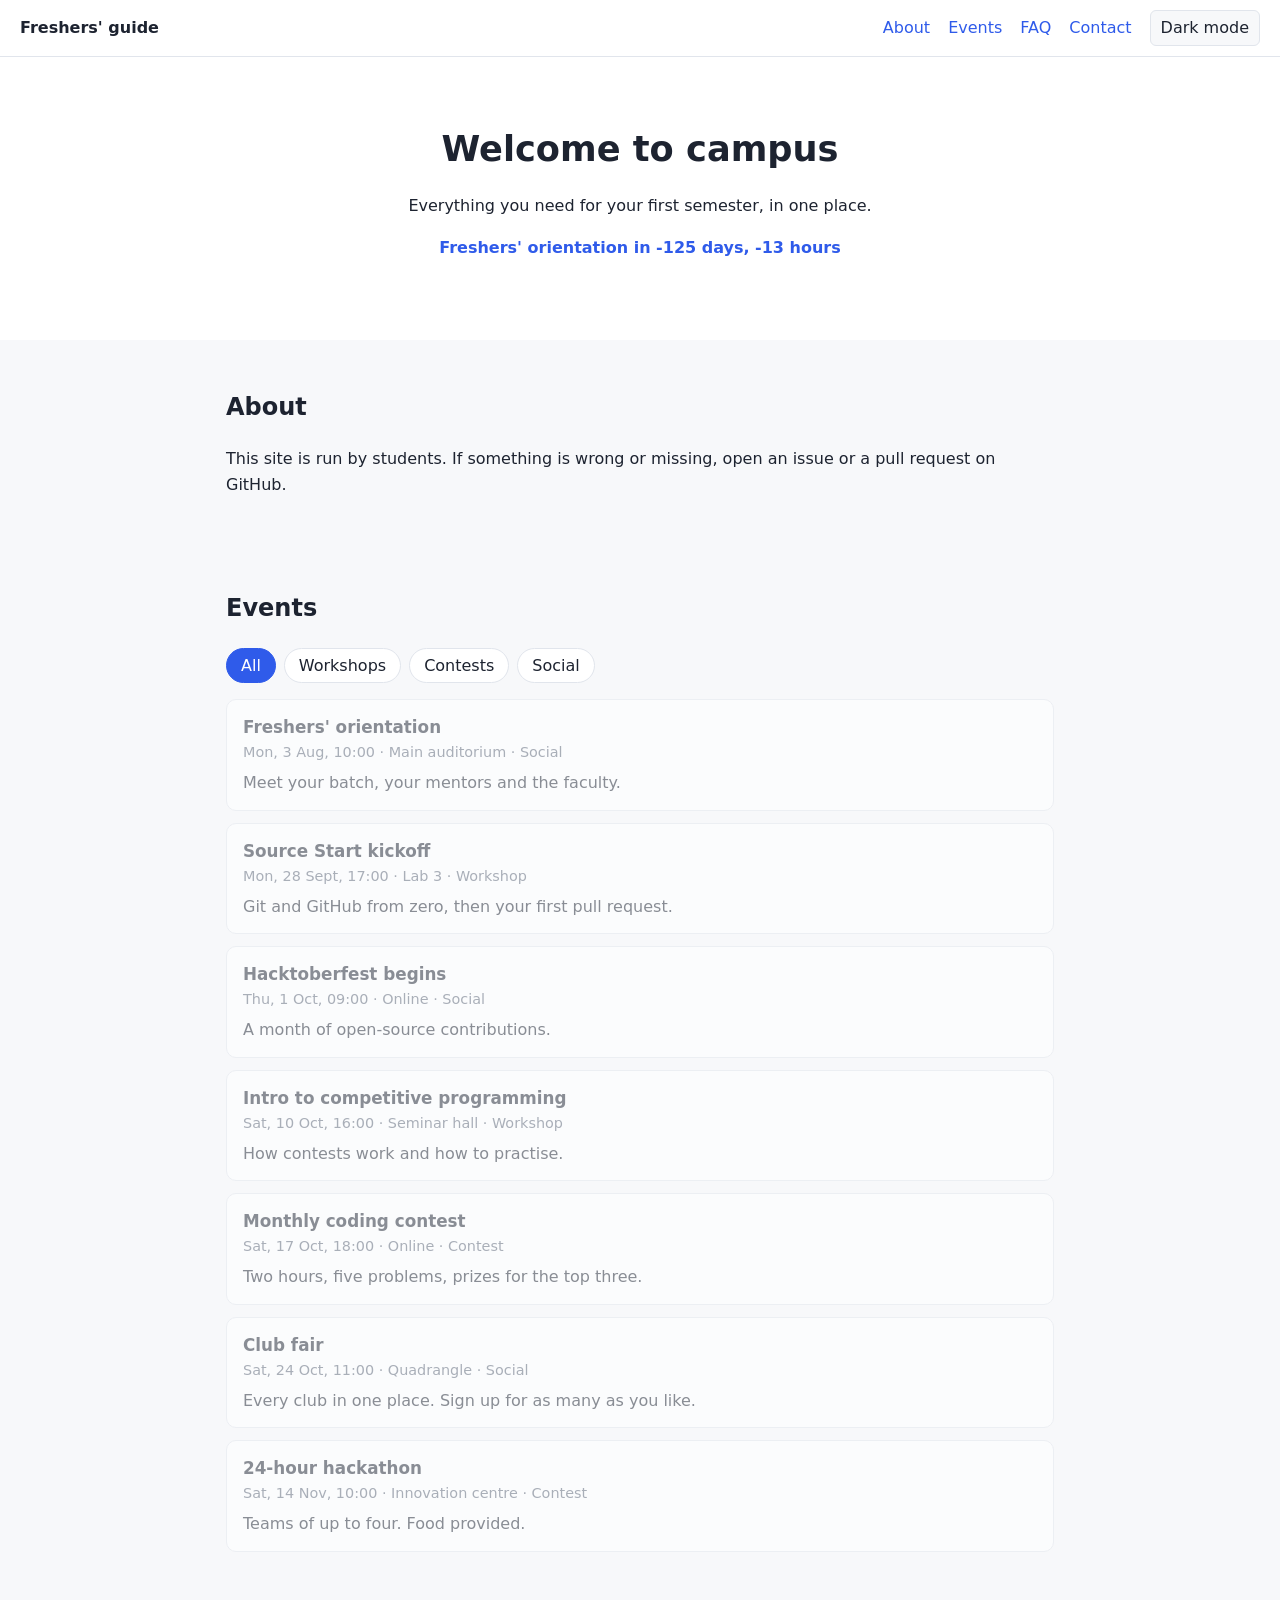
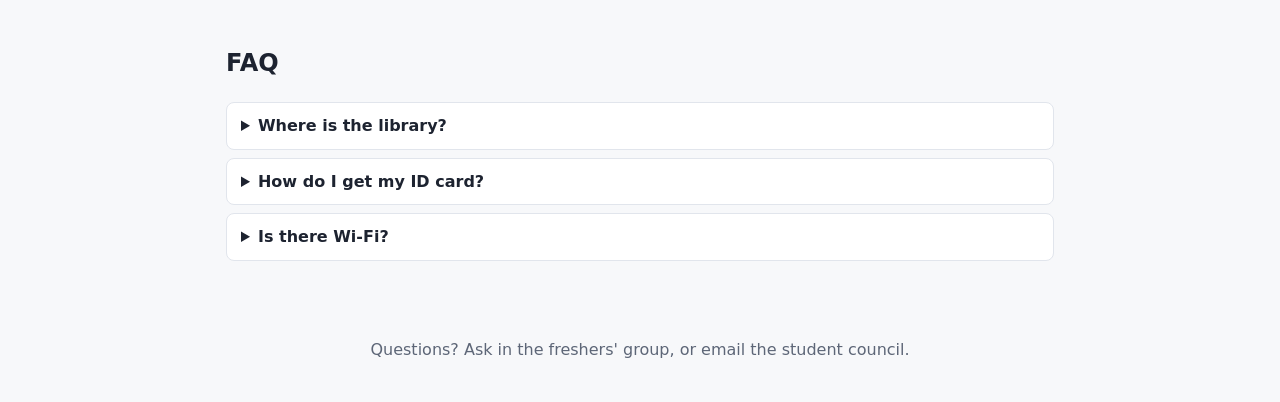
==== index.html @ 23083f34 "init (sourcestart)" ====
<!DOCTYPE html>
<html lang="en">
<head>
  <meta charset="utf-8">
  <meta name="viewport" content="width=device-width, initial-scale=1">
  <title>Freshers' guide</title>
  <link rel="stylesheet" href="style.css">
</head>
<body>
  <header class="topbar">
    <a class="logo" href="#home">Freshers' guide</a>
    <button class="menu-button" aria-label="Menu" aria-expanded="false">☰</button>
    <nav class="nav">
      <a href="#abuot">About</a>
      <a href="#events">Events</a>
      <a href="#faq">FAQ</a>
      <a href="#contact">Contact</a>
      <button class="theme-toggle" aria-label="Toggle dark mode">Dark mode</button>
    </nav>
  </header>

  <section id="home" class="hero">
    <h1>Welcome to campus</h1>
    <p>Everything you need for your first semester, in one place.</p>
    <p class="countdown" id="countdown"></p>
  </section>

  <main>
    <section id="about">
      <h2>About</h2>
      <p>This site is run by students. If something is wrong or missing, open an issue or a pull request on GitHub.</p>
    </section>

    <section id="events">
      <h2>Events</h2>
      <div class="filters" role="group" aria-label="Filter events">
        <button class="filter active" data-type="All">All</button>
        <button class="filter" data-type="Workshop">Workshops</button>
        <button class="filter" data-type="Contest">Contests</button>
        <button class="filter" data-type="Social">Social</button>
      </div>
      <ul class="events" id="event-list"></ul>
    </section>

    <section id="faq">
      <h2>FAQ</h2>
      <details>
        <summary>Where is the library?</summary>
        <p>Ground floor of the main building, open 8 am to 8 pm on weekdays.</p>
      </details>
      <details>
        <summary>How do I get my ID card?</summary>
        <p>The admin office hands them out in the first week. Bring your admission letter.</p>
      </details>
      <details>
        <summary>Is there Wi-Fi?</summary>
        <p>Yes. Log in with your college email. Ask the IT desk if it doesn't work.</p>
      </details>
    </section>
  </main>

  <footer id="contact">
    <p>Questions? Ask in the freshers' group, or email the student council.</p>
  </footer>

  <script src="events.js"></script>
  <script src="script.js"></script>
</body>
</html>
---- style.css ----
:root {
  --bg: #f7f8fa;
  --surface: #ffffff;
  --text: #1d2330;
  --muted: #5d6677;
  --accent: #2f5bea;
  --border: #e1e5ec;
}

.dark {
  --bg: #12151c;
  --surface: #1b2029;
  --text: #e8ebf1;
  --muted: #9aa3b5;
  --accent: #7c9bff;
  --border: #2b3240;
}

* { box-sizing: border-box; }

body {
  margin: 0;
  font-family: system-ui, sans-serif;
  line-height: 1.6;
  background: var(--bg);
  color: var(--text);
}

a { color: var(--accent); }
button { font: inherit; cursor: pointer; }

.topbar {
  position: sticky;
  top: 0;
  display: flex;
  justify-content: space-between;
  align-items: center;
  padding: 10px 20px;
  background: var(--surface);
  border-bottom: 1px solid var(--border);
}

.logo { font-weight: 700; text-decoration: none; color: var(--text); }
.nav { display: flex; align-items: center; gap: 18px; }
.nav a { text-decoration: none; }
.menu-button { display: none; background: none; border: none; font-size: 1.4rem; color: var(--text); }
.theme-toggle { background: var(--bg); color: var(--text); border: 1px solid var(--border); border-radius: 6px; padding: 4px 10px; }

.hero { text-align: center; padding: 64px 16px; background: var(--surface); }
.hero h1 { margin: 0; font-size: 2.2rem; }
.countdown { font-weight: 600; color: var(--accent); }

main { max-width: 860px; margin: 0 auto; padding: 0 16px; }
section { padding: 28px 0; }

.filters { display: flex; flex-wrap: wrap; gap: 8px; margin-bottom: 14px; }
.filter { border: 1px solid var(--border); background: var(--surface); color: var(--text); border-radius: 99px; padding: 4px 14px; }
.filter.active { background: var(--accent); border-color: var(--accent); color: #fff; }

.events { list-style: none; padding: 0; display: grid; gap: 12px; }
.events li { background: var(--surface); border: 1px solid var(--border); border-radius: 10px; padding: 14px 16px; }
.events h3 { margin: 0; font-size: 1.05rem; }
.events .meta { color: var(--muted); font-size: .9rem; }
.events p { margin: 6px 0 0; }
.events .past { opacity: .5; }

details { background: var(--surface); border: 1px solid var(--border); border-radius: 8px; padding: 10px 14px; margin-bottom: 8px; }
summary { cursor: pointer; font-weight: 600; }

footer { text-align: center; padding: 24px 16px; color: var(--muted); }

@media (max-width: 640px) {
  .menu-button { display: block; }
  .nav {
    display: none;
    position: absolute;
    top: 100%;
    left: 0;
    right: 0;
    flex-direction: column;
    padding: 12px;
    background: var(--surface);
    border-bottom: 1px solid var(--border);
  }
  .nav.open { display: flex; }
}
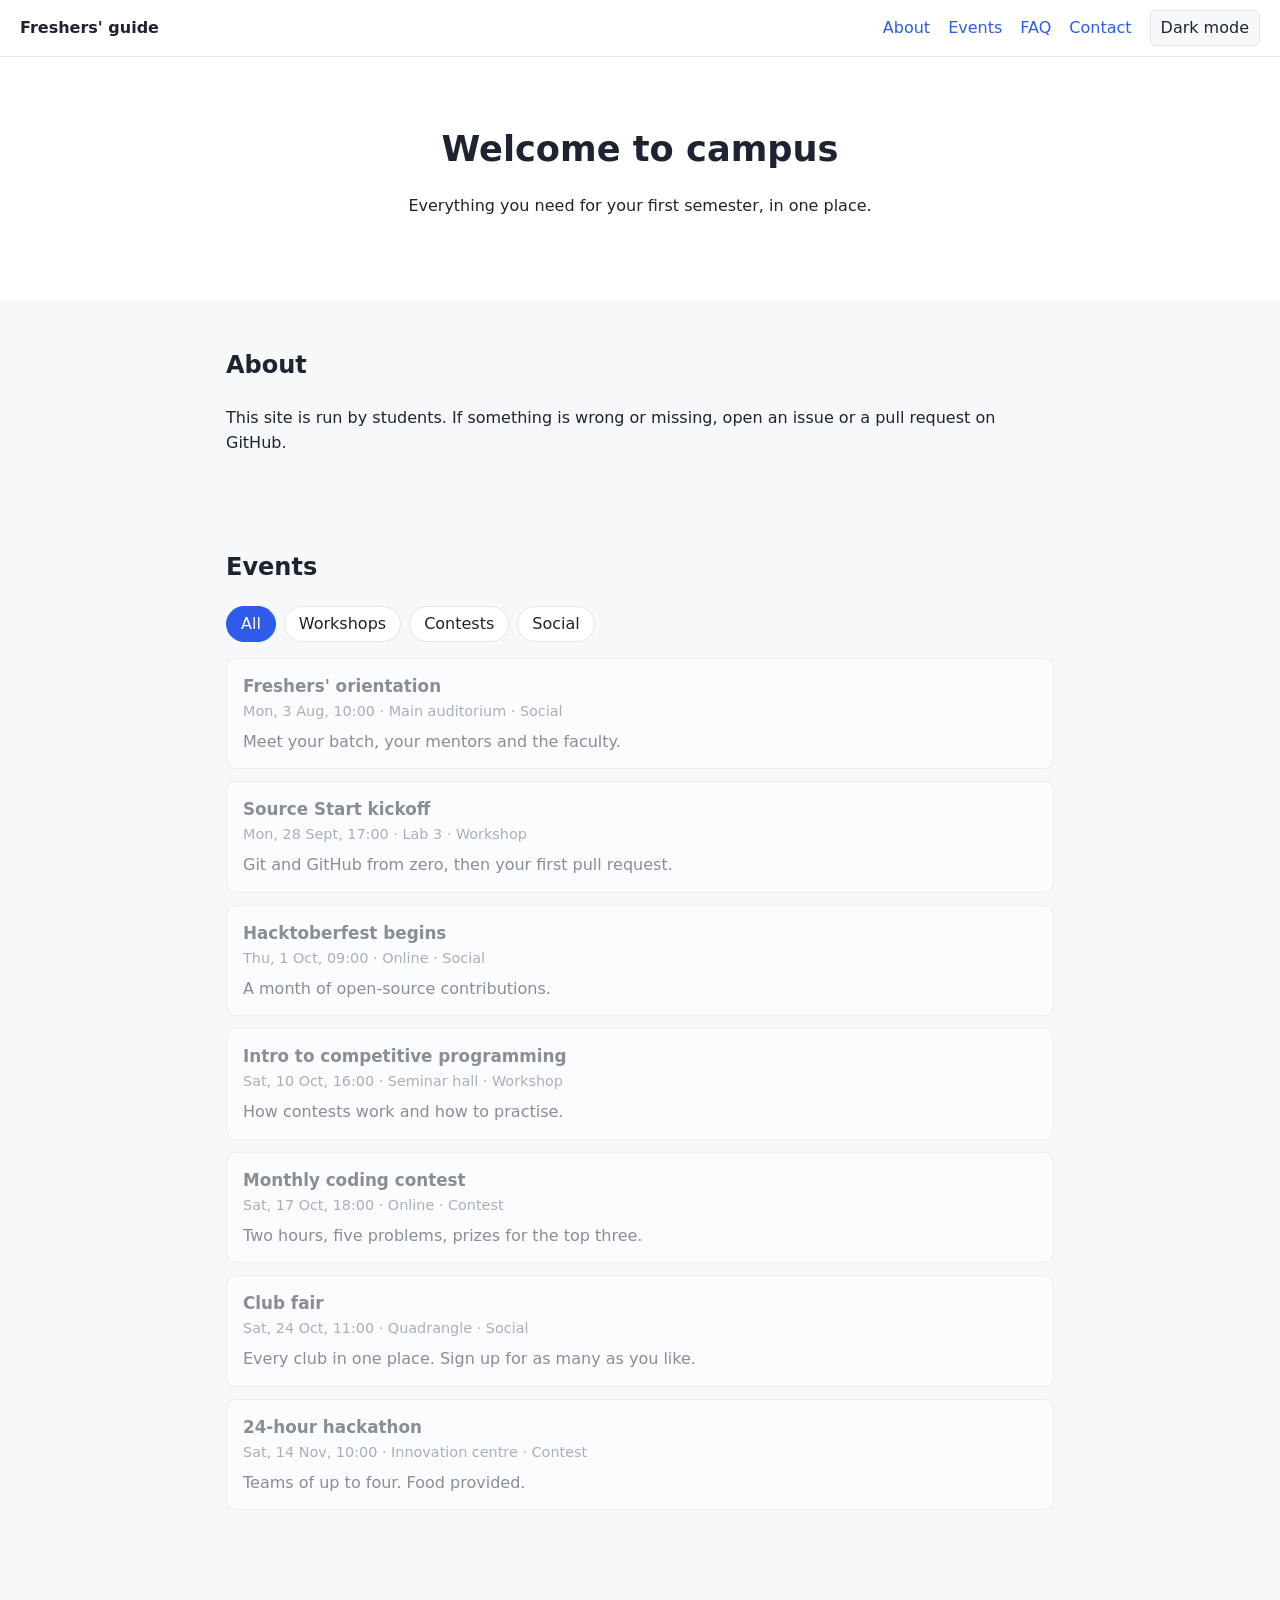
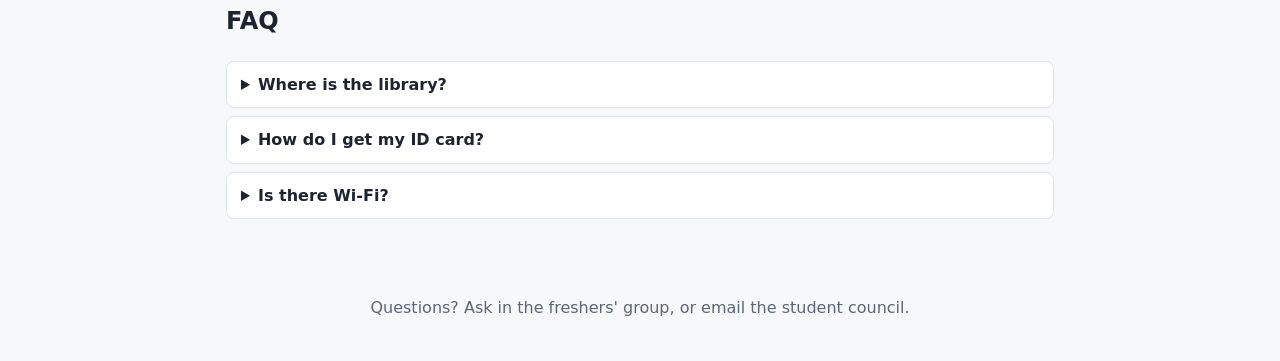
==== commit 0631124d: "Load events from JSON" ====
--- a/index.html
+++ b/index.html
@@ -63,7 +63,6 @@
     <p>Questions? Ask in the freshers' group, or email the student council.</p>
   </footer>
 
-  <script src="events.js"></script>
   <script src="script.js"></script>
 </body>
 </html>
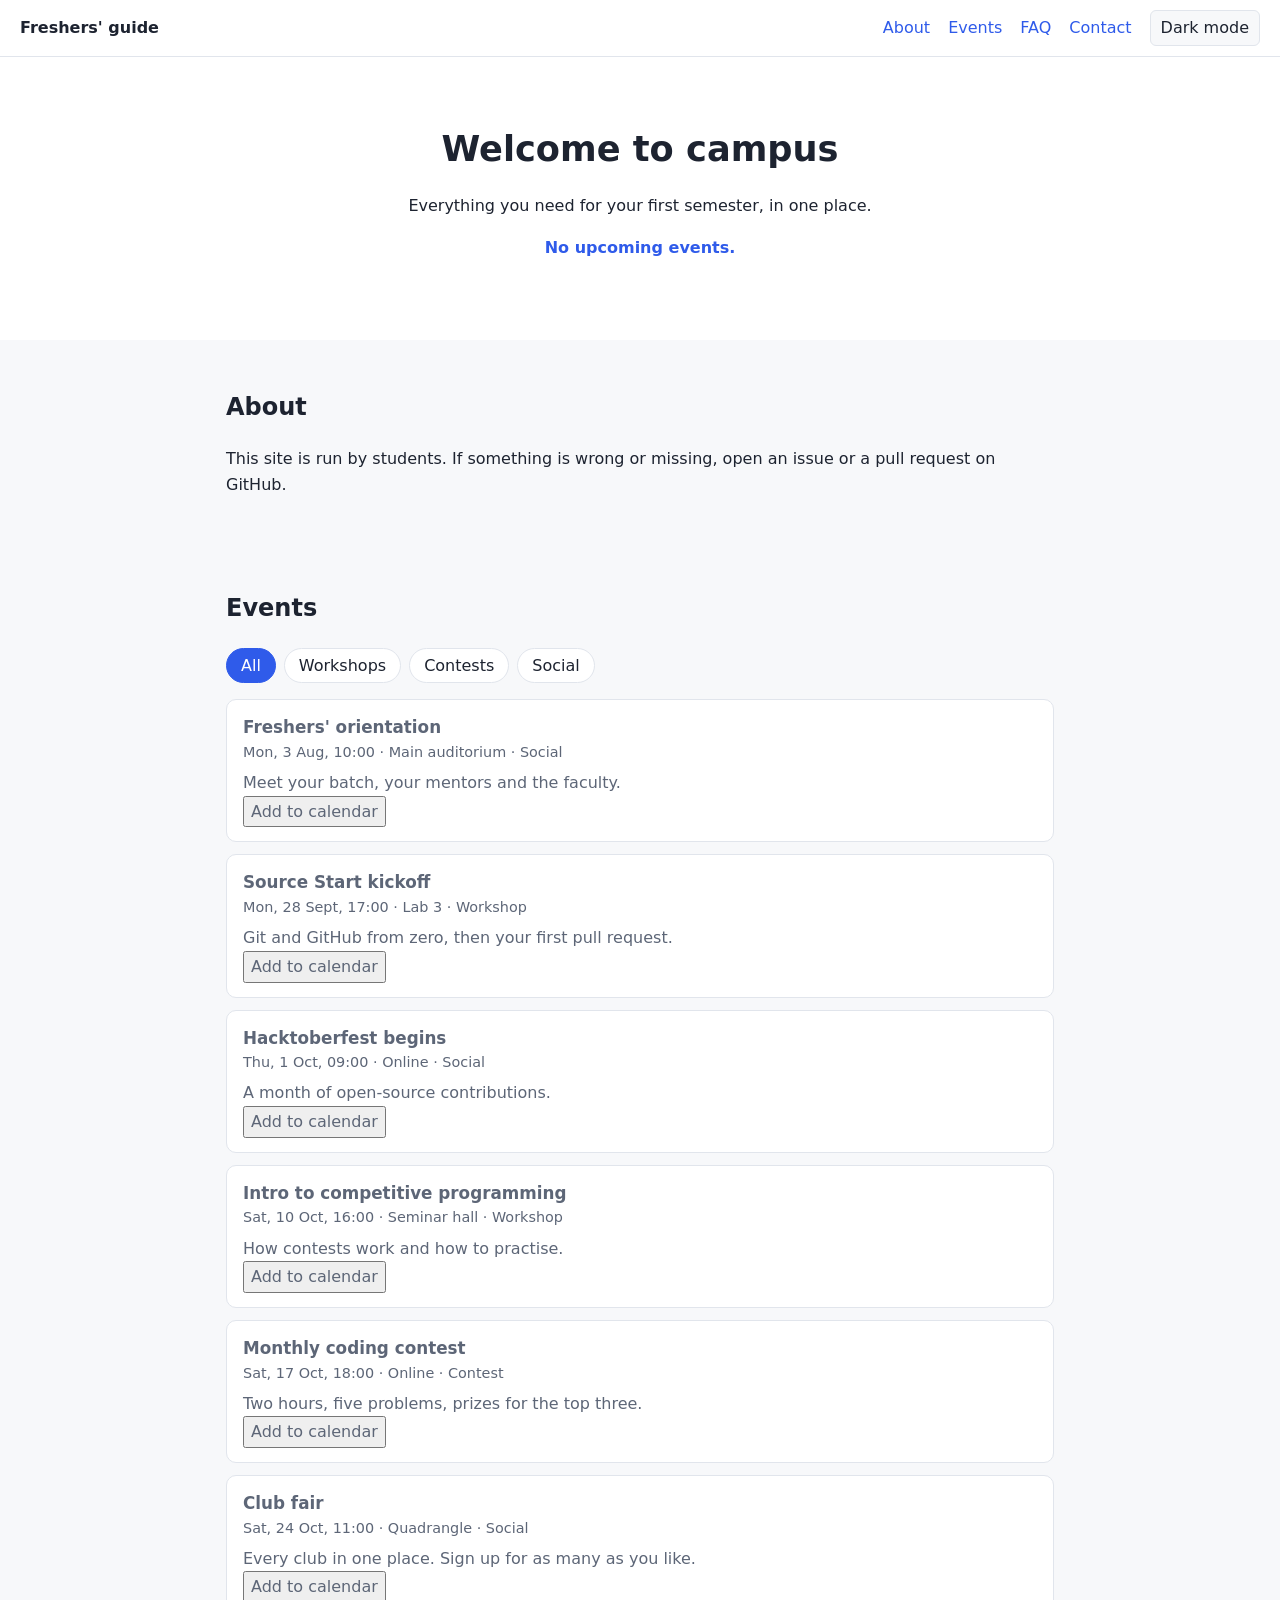
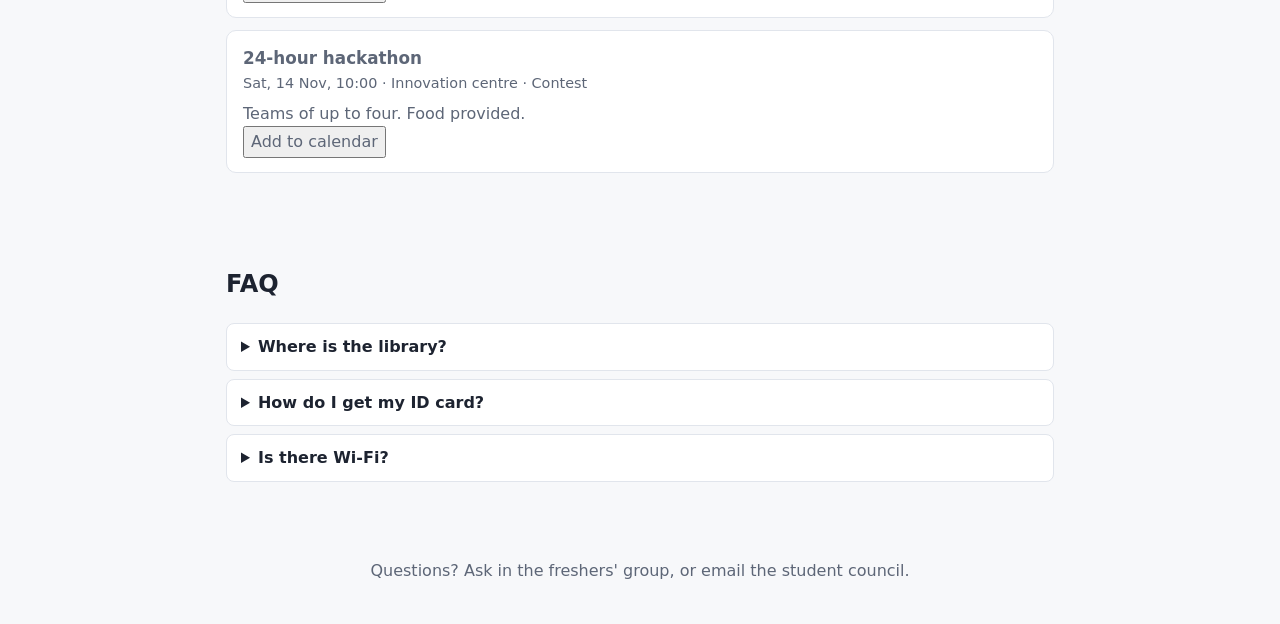
==== commit 6769229a: "Improve events loading and accessibility" ====
--- a/index.html
+++ b/index.html
@@ -11,7 +11,7 @@
     <a class="logo" href="#home">Freshers' guide</a>
     <button class="menu-button" aria-label="Menu" aria-expanded="false">☰</button>
     <nav class="nav">
-      <a href="#abuot">About</a>
+      <a href="#about">About</a>
       <a href="#events">Events</a>
       <a href="#faq">FAQ</a>
       <a href="#contact">Contact</a>
--- a/style.css
+++ b/style.css
@@ -62,7 +62,11 @@
 .events h3 { margin: 0; font-size: 1.05rem; }
 .events .meta { color: var(--muted); font-size: .9rem; }
 .events p { margin: 6px 0 0; }
-.events .past { opacity: .5; }
+.events .past h3,
+.events .past p,
+.events .past button {
+  color: var(--muted);
+}
 
 details { background: var(--surface); border: 1px solid var(--border); border-radius: 8px; padding: 10px 14px; margin-bottom: 8px; }
 summary { cursor: pointer; font-weight: 600; }
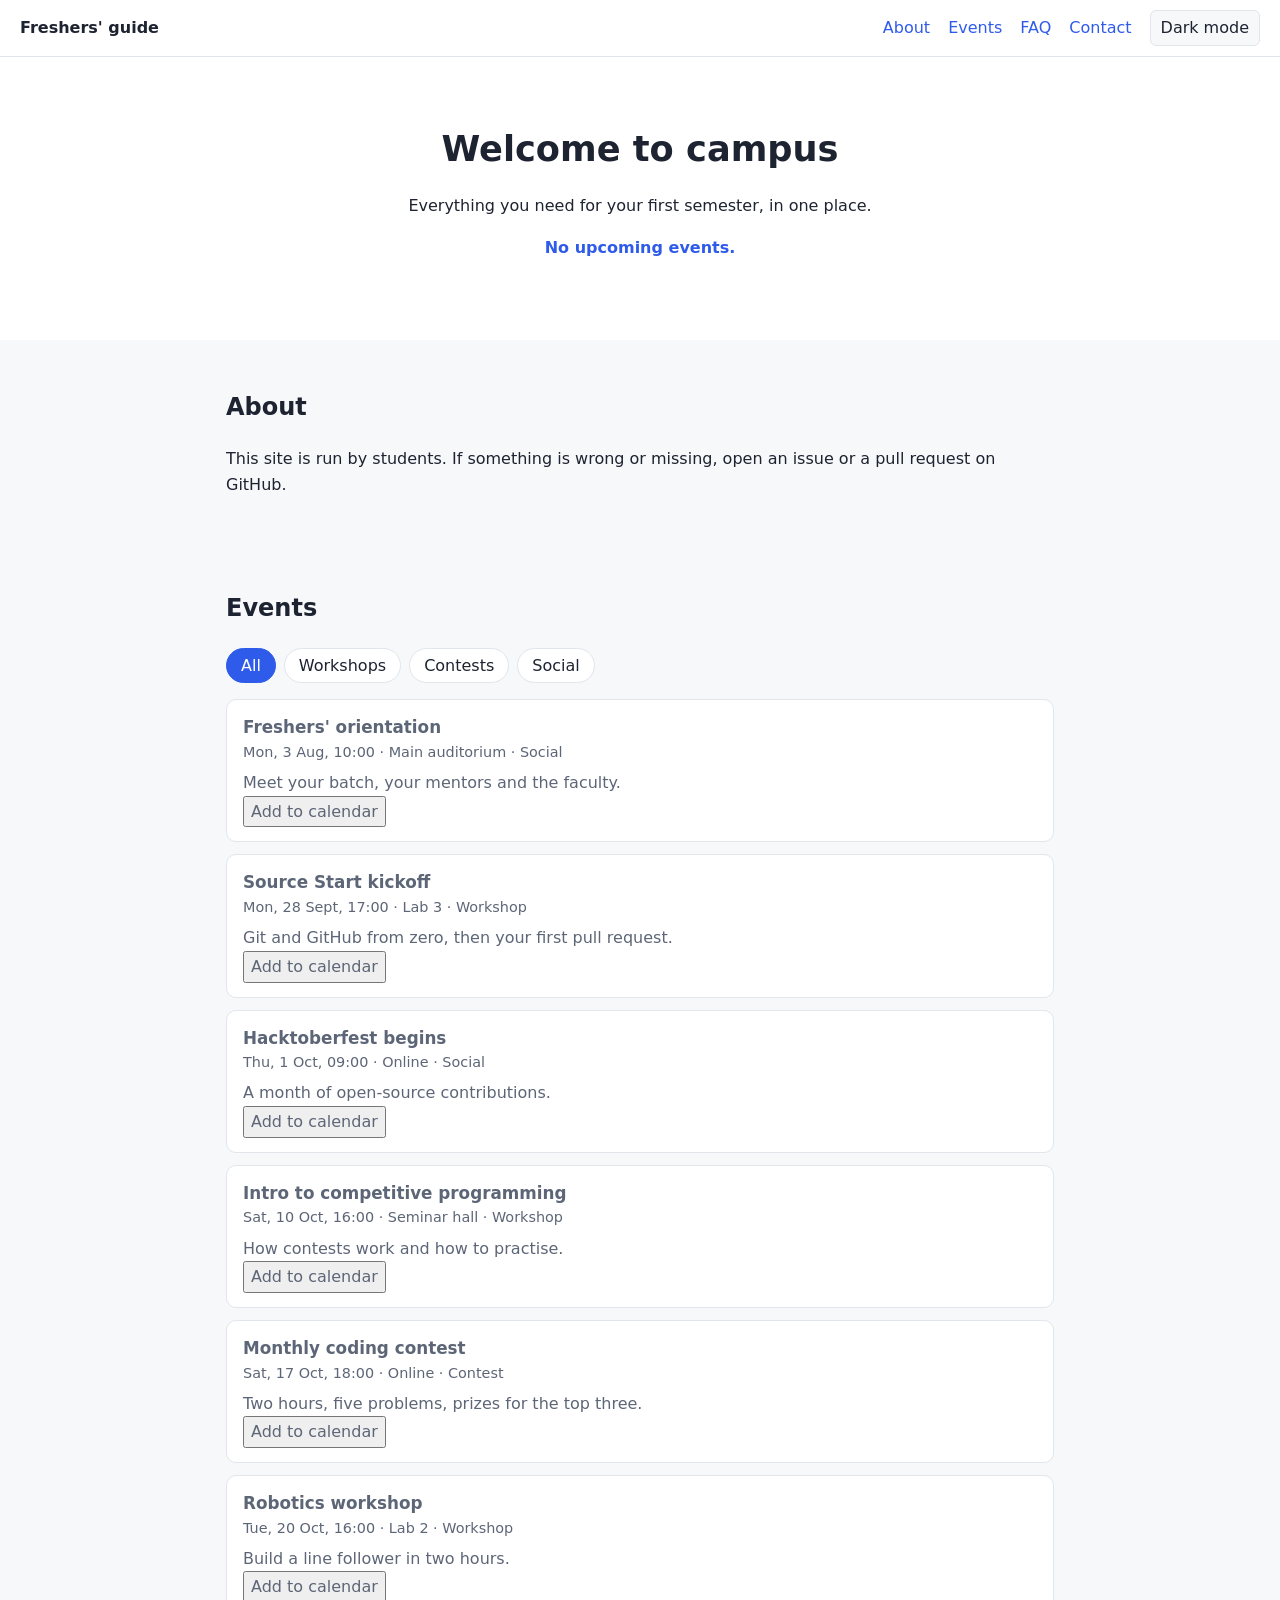
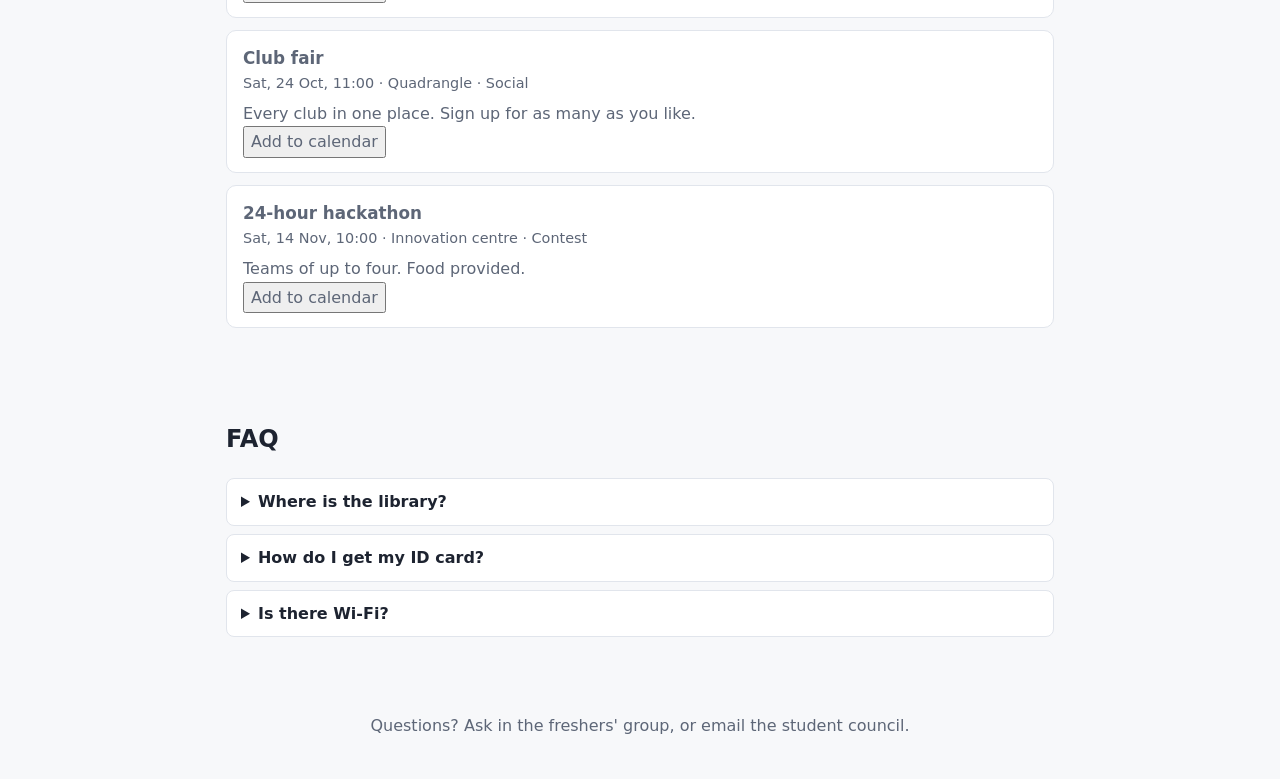
==== commit ed048439: "Merge remote branch 'load-events-accessibility' of https://github.com/p1xl07/campus-landing into p1x" ====
(no text change in the page or its own stylesheets)
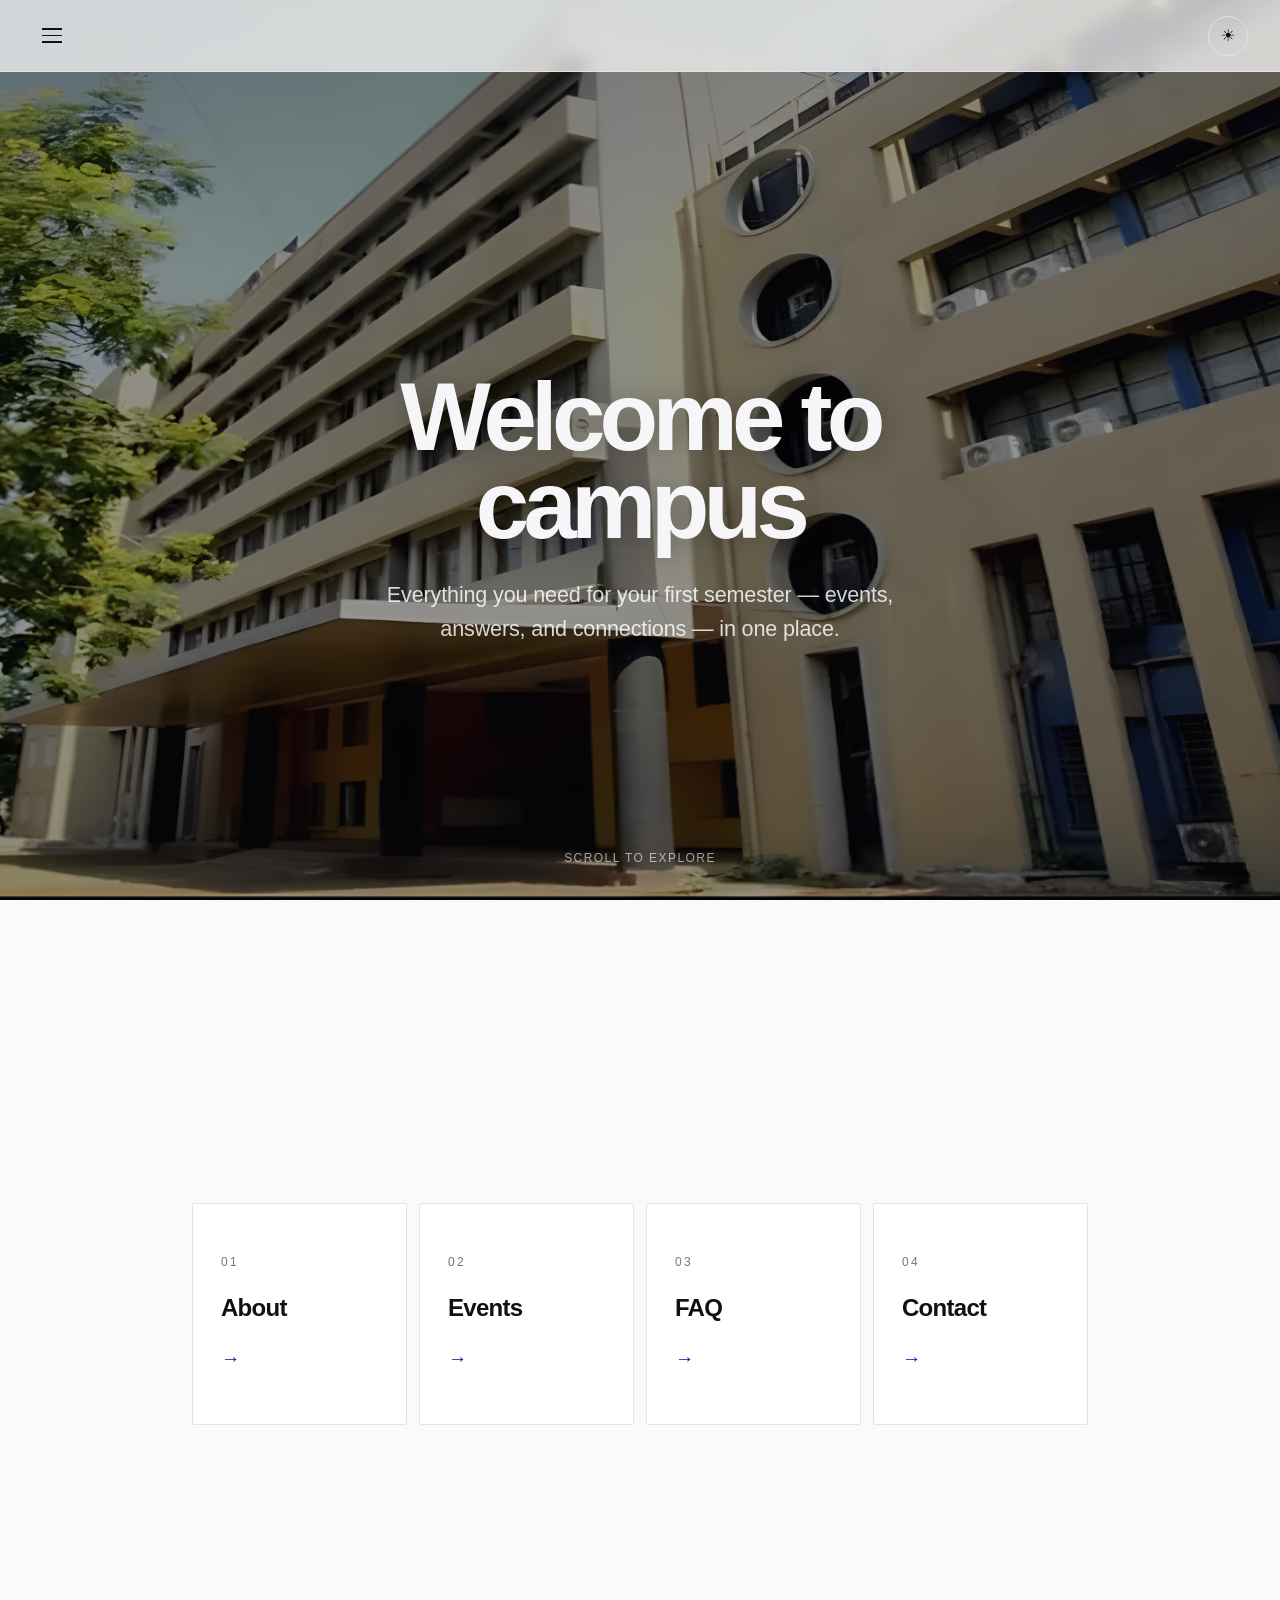
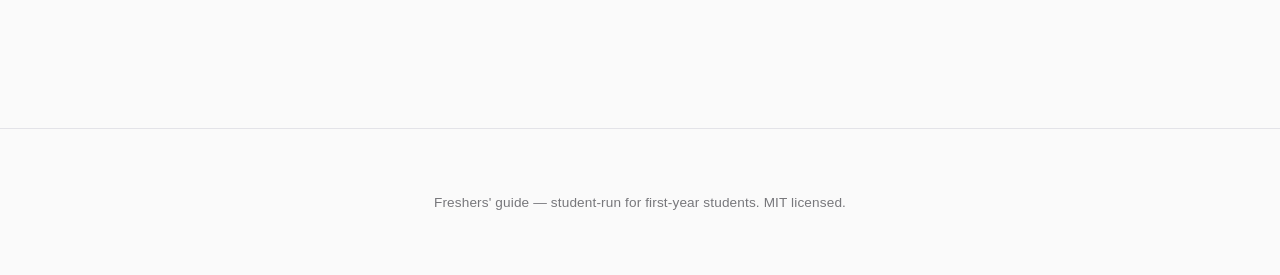
==== commit e121d376: "Redesign campus landing page and add dedicated pages" ====
--- a/index.html
+++ b/index.html
@@ -1,68 +1,106 @@
 <!DOCTYPE html>
 <html lang="en">
 <head>
-  <meta charset="utf-8">
-  <meta name="viewport" content="width=device-width, initial-scale=1">
-  <title>Freshers' guide</title>
-  <link rel="stylesheet" href="style.css">
+<meta charset="utf-8">
+<meta name="viewport" content="width=device-width, initial-scale=1">
+<title>Freshers' guide — Campus</title>
+<link rel="stylesheet" href="style.css">
 </head>
 <body>
-  <header class="topbar">
-    <a class="logo" href="#home">Freshers' guide</a>
-    <button class="menu-button" aria-label="Menu" aria-expanded="false">☰</button>
-    <nav class="nav">
-      <a href="#about">About</a>
-      <a href="#events">Events</a>
-      <a href="#faq">FAQ</a>
-      <a href="#contact">Contact</a>
-      <button class="theme-toggle" aria-label="Toggle dark mode">Dark mode</button>
-    </nav>
-  </header>
 
-  <section id="home" class="hero">
-    <h1>Welcome to campus</h1>
-    <p>Everything you need for your first semester, in one place.</p>
-    <p class="countdown" id="countdown"></p>
+<header class="site-header" role="banner">
+  <button class="hamburger" aria-label="Open navigation" aria-expanded="false" aria-controls="nav-drawer" onclick="openDrawerFromButton(this)">
+    <span aria-hidden="true"></span><span aria-hidden="true"></span><span aria-hidden="true"></span>
+  </button>
+  <button class="theme-toggle" onclick="toggleTheme()" aria-label="Switch theme" aria-pressed="false">☀</button>
+</header>
+
+<div class="drawer-overlay" onclick="closeDrawer()" aria-hidden="true"></div>
+
+<aside class="drawer" id="nav-drawer" role="navigation" aria-label="Primary" aria-modal="false" aria-hidden="true" hidden>
+  <nav>
+    <ul>
+      <li><a href="index.html" class="active">Home</a></li>
+      <li><a href="about.html">About</a></li>
+      <li><a href="events.html">Events</a></li>
+      <li><a href="faq.html">FAQ</a></li>
+      <li><a href="contact.html">Contact</a></li>
+    </ul>
+  </nav>
+</aside>
+
+<main>
+  <section class="hero-full" aria-label="Welcome">
+    <!-- Replace with a real campus image -->
+    <img class="hero-bg" src="assets/img/campus-landscape.png" alt="Campus landscape" onerror="this.style.display='none'; this.parentElement.style.background='var(--bg)';">
+    <div class="hero-content">
+      <h1>Welcome to campus</h1>
+      <p class="sub">Everything you need for your first semester — events, answers, and connections — in one place.</p>
+    </div>
+    <div class="scroll-hint" aria-hidden="true">Scroll to explore</div>
   </section>
 
-  <main>
-    <section id="about">
-      <h2>About</h2>
-      <p>This site is run by students. If something is wrong or missing, open an issue or a pull request on GitHub.</p>
-    </section>
+  <section class="explore" aria-label="Explore">
+    <a href="about.html"><span class="label">01</span><h3>About</h3><span class="arrow" aria-hidden="true">→</span></a>
+    <a href="events.html"><span class="label">02</span><h3>Events</h3><span class="arrow" aria-hidden="true">→</span></a>
+    <a href="faq.html"><span class="label">03</span><h3>FAQ</h3><span class="arrow" aria-hidden="true">→</span></a>
+    <a href="contact.html"><span class="label">04</span><h3>Contact</h3><span class="arrow" aria-hidden="true">→</span></a>
+  </section>
+</main>
 
-    <section id="events">
-      <h2>Events</h2>
-      <div class="filters" role="group" aria-label="Filter events">
-        <button class="filter active" data-type="All">All</button>
-        <button class="filter" data-type="Workshop">Workshops</button>
-        <button class="filter" data-type="Contest">Contests</button>
-        <button class="filter" data-type="Social">Social</button>
-      </div>
-      <ul class="events" id="event-list"></ul>
-    </section>
+<footer class="site-footer" role="contentinfo">
+  <p>Freshers' guide — student-run for first-year students. MIT licensed.</p>
+</footer>
 
-    <section id="faq">
-      <h2>FAQ</h2>
-      <details>
-        <summary>Where is the library?</summary>
-        <p>Ground floor of the main building, open 8 am to 8 pm on weekdays.</p>
-      </details>
-      <details>
-        <summary>How do I get my ID card?</summary>
-        <p>The admin office hands them out in the first week. Bring your admission letter.</p>
-      </details>
-      <details>
-        <summary>Is there Wi-Fi?</summary>
-        <p>Yes. Log in with your college email. Ask the IT desk if it doesn't work.</p>
-      </details>
-    </section>
-  </main>
+<script>
+  /* Inline drawer open/close for index */
+  const drawer = document.getElementById('nav-drawer');
+  const overlay = document.querySelector('.drawer-overlay');
+  function openDrawerFromButton(btn) {
+    drawer.classList.add('open');
+    drawer.removeAttribute('hidden');
+    drawer.setAttribute('aria-modal','true');
+    drawer.setAttribute('aria-hidden','false');
+    overlay.classList.add('open');
+    overlay.setAttribute('aria-hidden','false');
+    btn.setAttribute('aria-expanded','true');
+    // Focus first link
+    const first = drawer.querySelector('a');
+    if (first) setTimeout(() => first.focus(), 20);
+    document.addEventListener('keydown', escDrawer);
+  }
+  function closeDrawer() {
+    drawer.classList.remove('open');
+    drawer.setAttribute('hidden','');
+    drawer.setAttribute('aria-modal','false');
+    drawer.setAttribute('aria-hidden','true');
+    overlay.classList.remove('open');
+    overlay.setAttribute('aria-hidden','true');
+    document.querySelector('.hamburger').setAttribute('aria-expanded','false');
+    document.removeEventListener('keydown', escDrawer);
+  }
+  function escDrawer(e) { if(e.key==='Escape') closeDrawer(); }
 
-  <footer id="contact">
-    <p>Questions? Ask in the freshers' group, or email the student council.</p>
-  </footer>
+  /* Theme toggle */
+  const THEME_KEY = 'campus-landing-theme';
+  function toggleTheme() {
+    const root = document.documentElement;
+    const isDark = root.classList.contains('dark');
+    const next = isDark ? 'light' : 'dark';
+    root.classList.toggle('dark', next === 'dark');
+    localStorage.setItem(THEME_KEY, next);
+    const btn = document.querySelector(".theme-toggle");
+    if (btn) { btn.innerHTML = next === "dark" ? "☾" : "☀"; btn.setAttribute("aria-pressed", next === "dark" ? "true" : "false"); btn.setAttribute("aria-label", next === "dark" ? "Switch to light mode" : "Switch to dark mode"); }
+  }
+  (function initTheme() {
+    const saved = localStorage.getItem(THEME_KEY);
+    const prefersDark = window.matchMedia('(prefers-color-scheme: dark)').matches;
+    const theme = saved || (prefersDark ? 'dark' : 'light');
+    document.documentElement.classList.toggle('dark', theme === 'dark');
+    const btn = document.querySelector('.theme-toggle');
+    if (btn) { btn.innerHTML = theme === 'dark' ? '☾' : '☀'; btn.setAttribute('aria-pressed', theme === 'dark' ? 'true' : 'false'); btn.setAttribute('aria-label', theme === 'dark' ? 'Switch to light mode' : 'Switch to dark mode'); }
+  })();
+</script>
 
-  <script src="script.js"></script>
 </body>
 </html>
--- a/style.css
+++ b/style.css
@@ -1,90 +1,305 @@
 :root {
-  --bg: #f7f8fa;
+  --bg: #fafafa;
   --surface: #ffffff;
-  --text: #1d2330;
-  --muted: #5d6677;
-  --accent: #2f5bea;
-  --border: #e1e5ec;
+  --surface-2: #f5f5f7;
+  --text: #111114;
+  --text-secondary: #55555a;
+  --text-muted: #77777b;
+  --accent: #1a22a5;
+  --accent-soft: rgba(26, 34, 165, 0.08);
+  --border: #e3e3e8;
+  --shadow-subtle: 0 1px 0 rgba(0,0,0,0.04);
+  --radius: 2px;
+  --font: -apple-system, BlinkMacSystemFont, "Segoe UI", "Helvetica Neue", Arial, sans-serif;
 }
 
 .dark {
-  --bg: #12151c;
-  --surface: #1b2029;
-  --text: #e8ebf1;
-  --muted: #9aa3b5;
-  --accent: #7c9bff;
-  --border: #2b3240;
-}
-
-* { box-sizing: border-box; }
+  --bg: #0b0b0d;
+  --surface: #111113;
+  --surface-2: #16161a;
+  --text: #ececf0;
+  --text-secondary: #9a9aa8;
+  --text-muted: #6e6e78;
+  --accent: #6b7cff;
+  --accent-soft: rgba(107, 124, 255, 0.10);
+  --border: #23232a;
+  --shadow-subtle: 0 1px 0 rgba(255,255,255,0.05);
+}
+
+*, *::before, *::after { box-sizing: border-box; }
+
+html { scroll-behavior: smooth; scroll-padding-top: 96px; }
+
+@media (prefers-reduced-motion: reduce) {
+  html { scroll-behavior: auto; }
+  *, *::before, *::after { animation: none !important; transition-duration: 0.01ms !important; }
+}
 
 body {
   margin: 0;
-  font-family: system-ui, sans-serif;
-  line-height: 1.6;
+  font-family: var(--font);
   background: var(--bg);
   color: var(--text);
-}
-
-a { color: var(--accent); }
-button { font: inherit; cursor: pointer; }
-
-.topbar {
-  position: sticky;
-  top: 0;
+  line-height: 1.7;
+  -webkit-font-smoothing: antialiased;
+  -moz-osx-font-smoothing: grayscale;
+  letter-spacing: -0.01em;
+}
+
+/* ---- Minimal header bar ---- */
+.site-header {
+  position: fixed;
+  top: 0; left: 0; right: 0;
+  z-index: 200;
+  height: 72px;
   display: flex;
+  align-items: center;
   justify-content: space-between;
+  padding: 0 32px;
+  background: rgba(250, 250, 250, 0.75);
+  backdrop-filter: blur(8px) saturate(1.1);
+  -webkit-backdrop-filter: blur(8px) saturate(1.1);
+  border-bottom: 1px solid var(--border);
+  transition: background 0.2s ease;
+}
+.dark .site-header {
+  background: rgba(11, 11, 13, 0.78);
+}
+
+/* ---- Hero ---- */
+.hero-full {
+  position: relative;
+  height: 100vh;
+  min-height: 640px;
+  display: flex;
   align-items: center;
-  padding: 10px 20px;
+  justify-content: center;
+  overflow: hidden;
+  background: #0a0a0f;
+  color: #ececf0;
+}
+.dark .hero-full { background: #05050a; }
+
+.hero-full img.hero-bg {
+  position: absolute;
+  inset: 0;
+  width: 100%;
+  height: 100%;
+  object-fit: cover;
+  opacity: 1;
+  filter: none;
+  z-index: 0;
+  pointer-events: none;
+}
+
+.hero-full .hero-content {
+  position: relative;
+  z-index: 2;
+  max-width: 800px;
+  padding: 120px 32px 0;
+  text-align: center;
+}
+
+.hamburger {
+  background: none;
+  border: none;
+  width: 40px; height: 40px;
+  display: flex; flex-direction: column;
+  justify-content: center; align-items: center;
+  gap: 5px;
+  cursor: pointer;
+  color: var(--text);
+  border-radius: 4px;
+}
+.hamburger:hover { background: rgba(0,0,0,0.03); }
+.dark .hamburger:hover { background: rgba(255,255,255,0.05); }
+.hamburger span {
+  display: block; width: 20px; height: 1.5px; background: currentColor;
+  border-radius: 0; transition: opacity 0.15s ease;
+}
+.hamburger[aria-expanded="true"] span:nth-child(2) { opacity: 1; }
+
+/* Theme toggle */
+.theme-toggle {
+  background: none; border: 1px solid var(--border);
+  width: 40px; height: 40px; border-radius: 50%;
+  display: flex; align-items: center; justify-content: center;
+  color: var(--text); cursor: pointer;
+  font-size: 16px; line-height: 1;
+  transition: background 0.2s ease, border-color 0.2s ease;
+}
+.theme-toggle:hover { background: var(--surface-2); border-color: var(--border); }
+.dark .theme-toggle:hover { background: var(--surface-2); border-color: var(--border); }
+
+/* ---- Drawer ---- */
+.drawer-overlay {
+  position: fixed; inset: 0; z-index: 300;
+  background: rgba(0,0,0,0.35);
+  opacity: 0; pointer-events: none;
+  transition: opacity 0.3s ease; backdrop-filter: blur(3px);
+}
+.drawer-overlay.open { opacity: 1; pointer-events: auto; }
+
+.drawer {
+  position: fixed; top: 0; left: 0; bottom: 0; width: 300px; max-width: 80vw;
+  z-index: 310; background: var(--surface); border-right: 1px solid var(--border);
+  transform: translateX(-100%); transition: transform 0.35s cubic-bezier(0.22, 1, 0.36, 1);
+  padding: 96px 32px 32px;
+  box-shadow: 2px 0 0 rgba(0,0,0,0.05);
+  overflow-y: auto;
+}
+.dark .drawer { box-shadow: 2px 0 0 rgba(255,255,255,0.04); }
+.drawer.open { transform: translateX(0); }
+
+.drawer nav ul { list-style: none; padding: 0; margin: 0; }
+.drawer nav li + li { margin-top: 4px; }
+.drawer nav a {
+  display: block; padding: 14px 0; color: var(--text);
+  text-decoration: none; font-size: 1.125rem; font-weight: 500; letter-spacing: -0.02em;
+  border-bottom: 1px solid var(--border); transition: color 0.15s ease;
+}
+.drawer nav a:hover { color: var(--accent); }
+.drawer nav a.active { color: var(--accent); }
+
+/* ---- Hero landing (index) ---- */
+.hero-full {
+  position: relative; height: 100vh; min-height: 640px;
+  display: flex; align-items: center; justify-content: center;
+  overflow: hidden;
+  background: #0a0a0f; color: #ececf0;
+}
+.dark .hero-full { background: #05050a; }
+
+.hero-full::after {
+  content: '';
+  position: absolute;
+  inset: 0;
+  z-index: 1;
+  pointer-events: none;
+  background: rgba(10,10,15,0.42);
+}
+
+.hero-full .hero-content {
+  position: relative; z-index: 2;
+  max-width: 800px; padding: 120px 32px 0;
+  text-align: center;
+}
+.hero-full h1 {
+  font-size: clamp(3rem, 8vw, 6rem); font-weight: 700; line-height: 0.92;
+  letter-spacing: -0.06em; margin: 0 0 28px;
+  color: #f6f6f8;
+  text-shadow: 0 2px 30px rgba(0,0,0,0.3);
+}
+.hero-full p.sub {
+  font-size: clamp(1.05rem, 2vw, 1.35rem); color: rgba(255,255,255,0.82);
+  max-width: 540px; margin: 0 auto; line-height: 1.6;
+}
+.hero-full .scroll-hint {
+  position: absolute; z-index: 2; bottom: 32px; left: 50%;
+  transform: translateX(-50%);
+  color: rgba(255,255,255,0.6); font-size: 0.75rem; letter-spacing: 0.12em; text-transform: uppercase;
+}
+
+/* ---- Exploration links (index after hero) ---- */
+.explore {
+  padding: 120px 32px;
+  max-width: 960px; margin: 0 auto;
+  min-height: calc(100vh - 72px);
+  display: grid; grid-template-columns: repeat(4, 1fr); gap: 12px;
+  align-content: center;
+}
+.explore a {
+  display: block; padding: 48px 28px;
+  border: 1px solid var(--border); border-radius: var(--radius);
+  color: var(--text); text-decoration: none; transition: border-color 0.2s ease, background 0.2s ease;
   background: var(--surface);
-  border-bottom: 1px solid var(--border);
-}
-
-.logo { font-weight: 700; text-decoration: none; color: var(--text); }
-.nav { display: flex; align-items: center; gap: 18px; }
-.nav a { text-decoration: none; }
-.menu-button { display: none; background: none; border: none; font-size: 1.4rem; color: var(--text); }
-.theme-toggle { background: var(--bg); color: var(--text); border: 1px solid var(--border); border-radius: 6px; padding: 4px 10px; }
-
-.hero { text-align: center; padding: 64px 16px; background: var(--surface); }
-.hero h1 { margin: 0; font-size: 2.2rem; }
-.countdown { font-weight: 600; color: var(--accent); }
-
-main { max-width: 860px; margin: 0 auto; padding: 0 16px; }
-section { padding: 28px 0; }
-
-.filters { display: flex; flex-wrap: wrap; gap: 8px; margin-bottom: 14px; }
-.filter { border: 1px solid var(--border); background: var(--surface); color: var(--text); border-radius: 99px; padding: 4px 14px; }
-.filter.active { background: var(--accent); border-color: var(--accent); color: #fff; }
-
-.events { list-style: none; padding: 0; display: grid; gap: 12px; }
-.events li { background: var(--surface); border: 1px solid var(--border); border-radius: 10px; padding: 14px 16px; }
-.events h3 { margin: 0; font-size: 1.05rem; }
-.events .meta { color: var(--muted); font-size: .9rem; }
-.events p { margin: 6px 0 0; }
-.events .past h3,
-.events .past p,
-.events .past button {
-  color: var(--muted);
-}
-
-details { background: var(--surface); border: 1px solid var(--border); border-radius: 8px; padding: 10px 14px; margin-bottom: 8px; }
-summary { cursor: pointer; font-weight: 600; }
-
-footer { text-align: center; padding: 24px 16px; color: var(--muted); }
-
-@media (max-width: 640px) {
-  .menu-button { display: block; }
-  .nav {
-    display: none;
-    position: absolute;
-    top: 100%;
-    left: 0;
-    right: 0;
-    flex-direction: column;
-    padding: 12px;
-    background: var(--surface);
-    border-bottom: 1px solid var(--border);
-  }
-  .nav.open { display: flex; }
-}
+}
+.explore a:hover {
+  border-color: rgba(26,34,165,0.25); background: var(--surface);
+  color: var(--text);
+}
+.dark .explore a:hover { border-color: rgba(107,124,255,0.25); }
+
+.explore .label {
+  display: block; font-size: 0.75rem; text-transform: uppercase; letter-spacing: 0.2em;
+  color: var(--text-muted); margin-bottom: 16px; font-weight: 500;
+}
+.explore h3 {
+  font-size: 1.5rem; font-weight: 600; letter-spacing: -0.03em; margin: 0;
+}
+.explore .arrow {
+  display: inline-block; margin-top: 14px; font-size: 1.2rem; color: var(--accent);
+  transition: transform 0.2s ease;
+}
+.explore a:hover .arrow { transform: translateX(4px); }
+
+/* ---- Page content ---- */
+.page-body { max-width: 720px; margin: 0 auto; padding: 120px 32px 160px; }
+.page-body h1.page-title {
+  font-size: clamp(2.2rem, 5vw, 3.2rem); font-weight: 600; letter-spacing: -0.05em;
+  line-height: 1.05; margin: 0 0 48px; color: var(--text);
+}
+
+.page-body h2 { font-size: 1.4rem; font-weight: 600; letter-spacing: -0.03em; margin: 48px 0 20px; color: var(--text); line-height: 1.2; }
+.page-body p { max-width: 640px; color: var(--text-secondary); }
+
+/* ---- Events page ---- */
+.events-section { max-width: 880px; margin: 0 auto; padding: 120px 32px 160px; }
+.filters { display: flex; gap: 8px; flex-wrap: wrap; margin-bottom: 32px; }
+.filters button {
+  padding: 8px 18px; border: 1.5px solid var(--border); border-radius: 4px;
+  background: var(--surface); color: var(--text-secondary); font-size: 0.85rem; font-weight: 500;
+  letter-spacing: 0.02em; cursor: pointer; transition: all 0.15s ease;
+}
+.filters button:hover { border-color: var(--accent); color: var(--text); }
+.filters button.active { background: var(--accent); border-color: var(--accent); color: #fff; }
+
+.event-card {
+  border-top: 1px solid var(--border); padding: 32px 0;
+  display: grid; grid-template-columns: 1fr; gap: 6px;
+}
+.event-card:first-of-type { border-top: none; padding-top: 0; }
+.event-card.past h3 { color: var(--text-muted); text-decoration: line-through; }
+.event-card.past .event-meta { color: var(--text-muted); }
+.event-card h3 { font-size: 1.15rem; font-weight: 600; letter-spacing: -0.02em; margin: 0; }
+.event-card .event-meta { color: var(--text-secondary); font-size: 0.85rem; letter-spacing: 0.02em; }
+.event-card .event-desc { color: var(--text-secondary); font-size: 0.95rem; max-width: 640px; line-height: 1.6; margin: 8px 0 0; }
+.event-card .add-calendar {
+  margin-top: 12px; padding: 6px 14px; border: 1px solid var(--border); border-radius: 2px;
+  background: var(--surface); color: var(--text); font-size: 0.82rem; font-weight: 500; letter-spacing: 0.01em; cursor: pointer;
+  transition: border-color 0.15s ease, background 0.15s ease;
+}
+.event-card .add-calendar:hover { border-color: var(--accent); background: var(--surface); color: var(--text); }
+.dark .event-card .add-calendar:hover { border-color: var(--accent); }
+
+/* ---- FAQ ---- */
+.faq-section { max-width: 720px; margin: 0 auto; padding: 120px 32px 160px; }
+.faq-section details { margin-bottom: 16px; border-bottom: 1px solid var(--border); }
+.faq-section summary {
+  padding: 20px 0; cursor: pointer; font-weight: 600; letter-spacing: -0.01em; font-size: 1.05rem;
+  list-style: none; display: flex; justify-content: space-between; align-items: center;
+}
+.faq-section summary::-webkit-details-marker { display: none; }
+.faq-section summary::after { content: '+'; color: var(--text-muted); font-weight: 300; font-size: 1.2rem; transition: color 0.15s; }
+.faq-section details[open] summary::after { content: 'âˆ’'; }
+.faq-section details p { padding-bottom: 20px; color: var(--text-secondary); max-width: 540px; }
+
+/* ---- Contact ---- */
+.contact-section { max-width: 520px; margin: 0 auto; padding: 120px 32px 160px; text-align: center; }
+.contact-section h1.page-title { text-align: center; }
+.contact-section p { color: var(--text-secondary); max-width: 420px; margin-left: auto; margin-right: auto; }
+
+/* ---- Footer ---- */
+.site-footer {
+  border-top: 1px solid var(--border); padding: 48px 32px; text-align: center;
+  color: var(--text-muted); font-size: 0.85rem; letter-spacing: 0.01em;
+}
+
+/* ---- Mobile adjustments ---- */
+@media (max-width: 720px) {
+  .site-header { padding: 0 20px; height: 60px; }
+  .drawer { padding-top: 72px; }
+  .hero-full h1 { font-size: clamp(2.4rem, 10vw, 4rem); }
+  .explore { padding: 80px 20px; gap: 8px; grid-template-columns: repeat(2, 1fr); min-height: calc(100vh - 60px); align-content: center; }
+  .page-body, .events-section, .faq-section, .contact-section { padding-top: 80px; padding-bottom: 100px; }
+}
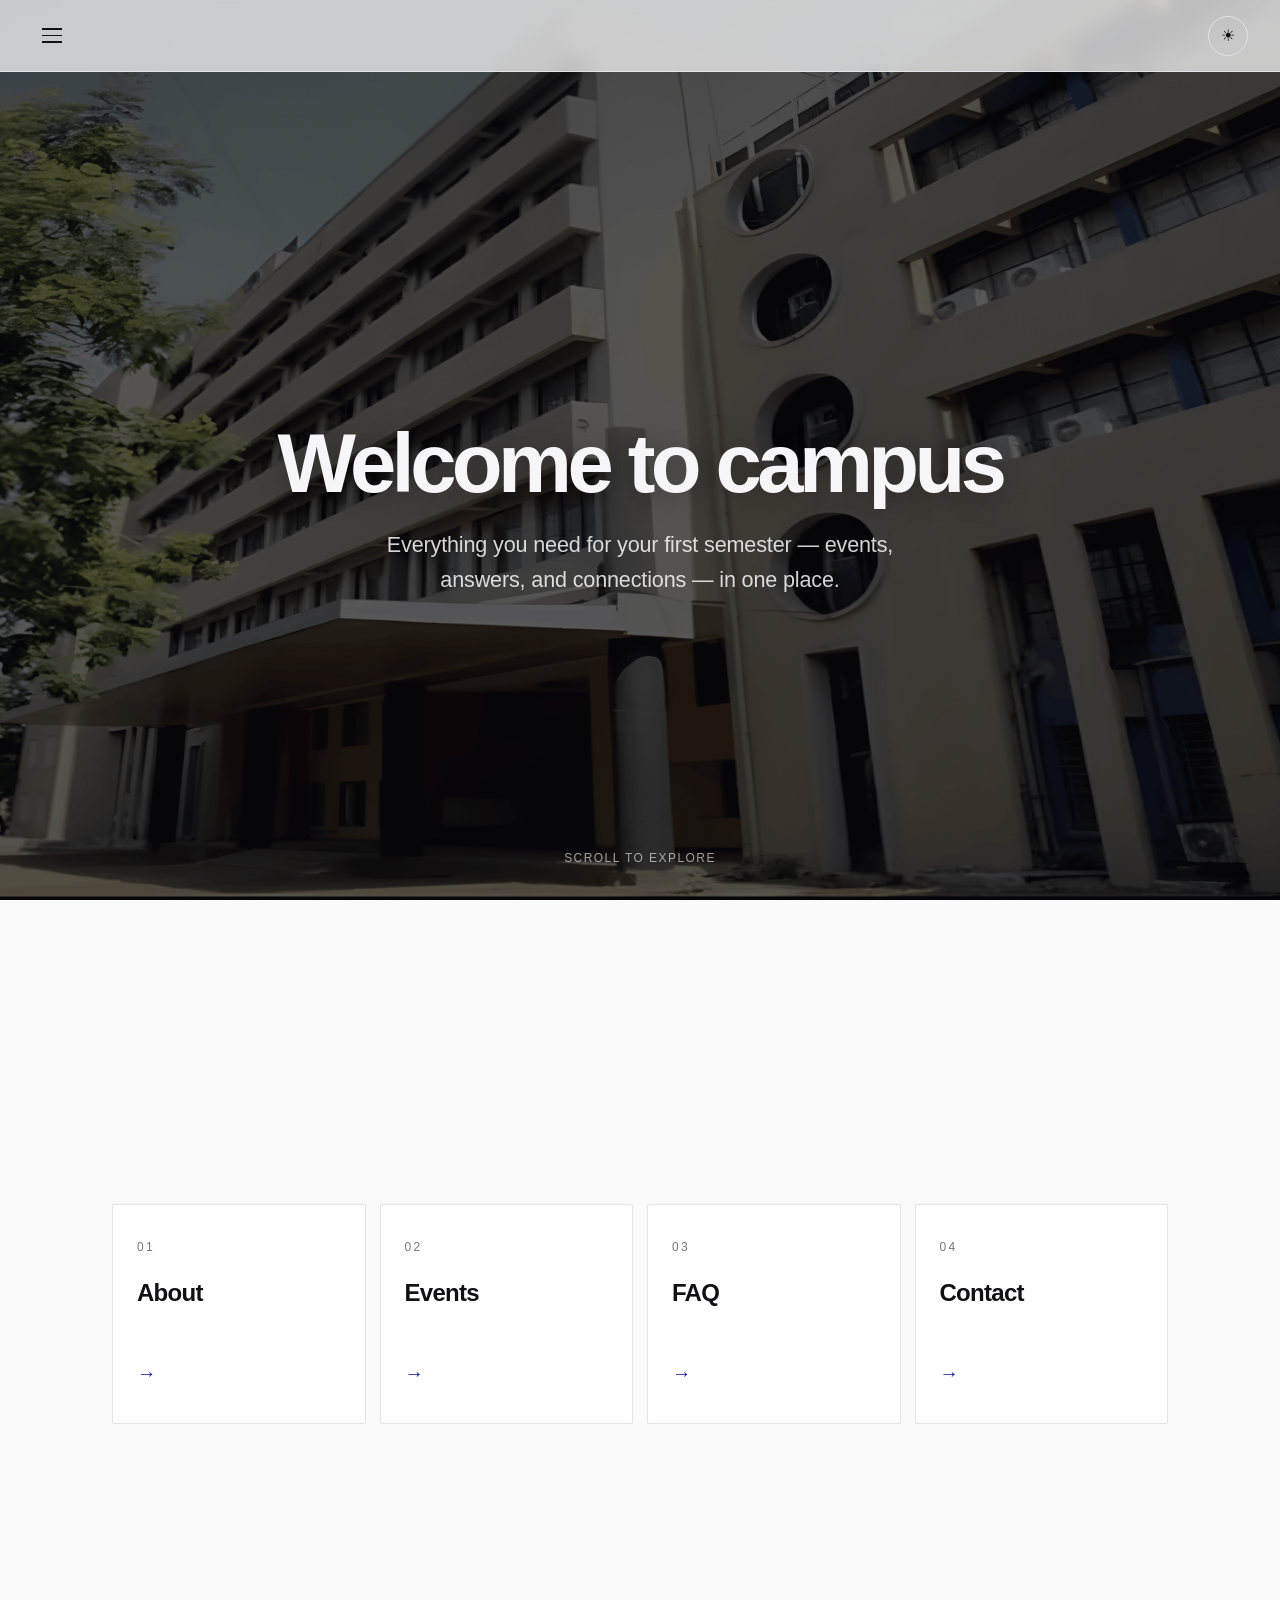
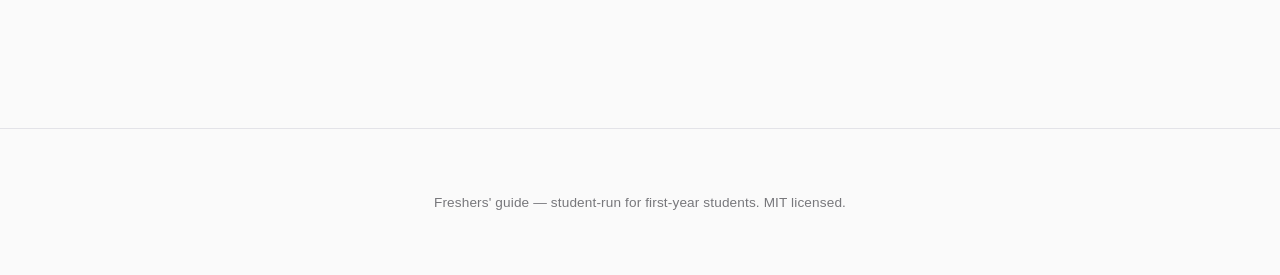
==== commit 26ca74a1: "Address landing page PR feedback" ====
--- a/index.html
+++ b/index.html
@@ -9,13 +9,13 @@
 <body>
 
 <header class="site-header" role="banner">
-  <button class="hamburger" aria-label="Open navigation" aria-expanded="false" aria-controls="nav-drawer" onclick="openDrawerFromButton(this)">
+  <button class="hamburger" aria-label="Open navigation" aria-expanded="false" aria-controls="nav-drawer">
     <span aria-hidden="true"></span><span aria-hidden="true"></span><span aria-hidden="true"></span>
   </button>
-  <button class="theme-toggle" onclick="toggleTheme()" aria-label="Switch theme" aria-pressed="false">☀</button>
+  <button class="theme-toggle" aria-label="Switch theme" aria-pressed="false">☀</button>
 </header>
 
-<div class="drawer-overlay" onclick="closeDrawer()" aria-hidden="true"></div>
+<div class="drawer-overlay" aria-hidden="true"></div>
 
 <aside class="drawer" id="nav-drawer" role="navigation" aria-label="Primary" aria-modal="false" aria-hidden="true" hidden>
   <nav>
@@ -32,7 +32,7 @@
 <main>
   <section class="hero-full" aria-label="Welcome">
     <!-- Replace with a real campus image -->
-    <img class="hero-bg" src="assets/img/campus-landscape.png" alt="Campus landscape" onerror="this.style.display='none'; this.parentElement.style.background='var(--bg)';">
+    <img class="hero-bg" src="assets/img/campus-landscape.jpg" alt="Campus landscape" onerror="this.style.display='none'; this.parentElement.style.background='var(--bg)';">
     <div class="hero-content">
       <h1>Welcome to campus</h1>
       <p class="sub">Everything you need for your first semester — events, answers, and connections — in one place.</p>
@@ -52,55 +52,7 @@
   <p>Freshers' guide — student-run for first-year students. MIT licensed.</p>
 </footer>
 
-<script>
-  /* Inline drawer open/close for index */
-  const drawer = document.getElementById('nav-drawer');
-  const overlay = document.querySelector('.drawer-overlay');
-  function openDrawerFromButton(btn) {
-    drawer.classList.add('open');
-    drawer.removeAttribute('hidden');
-    drawer.setAttribute('aria-modal','true');
-    drawer.setAttribute('aria-hidden','false');
-    overlay.classList.add('open');
-    overlay.setAttribute('aria-hidden','false');
-    btn.setAttribute('aria-expanded','true');
-    // Focus first link
-    const first = drawer.querySelector('a');
-    if (first) setTimeout(() => first.focus(), 20);
-    document.addEventListener('keydown', escDrawer);
-  }
-  function closeDrawer() {
-    drawer.classList.remove('open');
-    drawer.setAttribute('hidden','');
-    drawer.setAttribute('aria-modal','false');
-    drawer.setAttribute('aria-hidden','true');
-    overlay.classList.remove('open');
-    overlay.setAttribute('aria-hidden','true');
-    document.querySelector('.hamburger').setAttribute('aria-expanded','false');
-    document.removeEventListener('keydown', escDrawer);
-  }
-  function escDrawer(e) { if(e.key==='Escape') closeDrawer(); }
-
-  /* Theme toggle */
-  const THEME_KEY = 'campus-landing-theme';
-  function toggleTheme() {
-    const root = document.documentElement;
-    const isDark = root.classList.contains('dark');
-    const next = isDark ? 'light' : 'dark';
-    root.classList.toggle('dark', next === 'dark');
-    localStorage.setItem(THEME_KEY, next);
-    const btn = document.querySelector(".theme-toggle");
-    if (btn) { btn.innerHTML = next === "dark" ? "☾" : "☀"; btn.setAttribute("aria-pressed", next === "dark" ? "true" : "false"); btn.setAttribute("aria-label", next === "dark" ? "Switch to light mode" : "Switch to dark mode"); }
-  }
-  (function initTheme() {
-    const saved = localStorage.getItem(THEME_KEY);
-    const prefersDark = window.matchMedia('(prefers-color-scheme: dark)').matches;
-    const theme = saved || (prefersDark ? 'dark' : 'light');
-    document.documentElement.classList.toggle('dark', theme === 'dark');
-    const btn = document.querySelector('.theme-toggle');
-    if (btn) { btn.innerHTML = theme === 'dark' ? '☾' : '☀'; btn.setAttribute('aria-pressed', theme === 'dark' ? 'true' : 'false'); btn.setAttribute('aria-label', theme === 'dark' ? 'Switch to light mode' : 'Switch to dark mode'); }
-  })();
-</script>
+<script src="script.js" defer></script>
 
 </body>
 </html>
--- a/style.css
+++ b/style.css
@@ -86,8 +86,8 @@
   width: 100%;
   height: 100%;
   object-fit: cover;
-  opacity: 1;
-  filter: none;
+  opacity: 0.55;
+  filter: grayscale(0.25) contrast(1.05);
   z-index: 0;
   pointer-events: none;
 }
@@ -185,10 +185,14 @@
   text-align: center;
 }
 .hero-full h1 {
-  font-size: clamp(3rem, 8vw, 6rem); font-weight: 700; line-height: 0.92;
-  letter-spacing: -0.06em; margin: 0 0 28px;
+  font-size: clamp(3rem, 6.5vw, 5.5rem);
+  font-weight: 700;
+  line-height: 0.98;
+  letter-spacing: -0.055em;
+  max-width: 900px;
+  margin: 0 auto 24px;
   color: #f6f6f8;
-  text-shadow: 0 2px 30px rgba(0,0,0,0.3);
+  text-shadow: 0 2px 30px rgba(0, 0, 0, 0.3);
 }
 .hero-full p.sub {
   font-size: clamp(1.05rem, 2vw, 1.35rem); color: rgba(255,255,255,0.82);
@@ -202,17 +206,28 @@
 
 /* ---- Exploration links (index after hero) ---- */
 .explore {
-  padding: 120px 32px;
-  max-width: 960px; margin: 0 auto;
+  padding: 88px 32px;
+  max-width: 1120px;
+  margin: 0 auto;
   min-height: calc(100vh - 72px);
-  display: grid; grid-template-columns: repeat(4, 1fr); gap: 12px;
+  display: grid;
+  grid-template-columns: repeat(4, minmax(0, 1fr));
+  gap: 14px;
   align-content: center;
 }
+
 .explore a {
-  display: block; padding: 48px 28px;
-  border: 1px solid var(--border); border-radius: var(--radius);
-  color: var(--text); text-decoration: none; transition: border-color 0.2s ease, background 0.2s ease;
+  display: flex;
+  flex-direction: column;
+  align-items: flex-start;
+  min-height: 220px;
+  padding: 32px 24px;
+  border: 1px solid var(--border);
+  border-radius: var(--radius);
+  color: var(--text);
+  text-decoration: none;
   background: var(--surface);
+  transition: border-color 0.2s ease, background 0.2s ease;
 }
 .explore a:hover {
   border-color: rgba(26,34,165,0.25); background: var(--surface);
@@ -228,7 +243,11 @@
   font-size: 1.5rem; font-weight: 600; letter-spacing: -0.03em; margin: 0;
 }
 .explore .arrow {
-  display: inline-block; margin-top: 14px; font-size: 1.2rem; color: var(--accent);
+  display: inline-block;
+  margin-top: auto;
+  padding-top: 24px;
+  font-size: 1.2rem;
+  color: var(--accent);
   transition: transform 0.2s ease;
 }
 .explore a:hover .arrow { transform: translateX(4px); }
@@ -281,7 +300,7 @@
 }
 .faq-section summary::-webkit-details-marker { display: none; }
 .faq-section summary::after { content: '+'; color: var(--text-muted); font-weight: 300; font-size: 1.2rem; transition: color 0.15s; }
-.faq-section details[open] summary::after { content: 'âˆ’'; }
+.faq-section details[open] summary::after { content: "\2212"; }
 .faq-section details p { padding-bottom: 20px; color: var(--text-secondary); max-width: 540px; }
 
 /* ---- Contact ---- */
